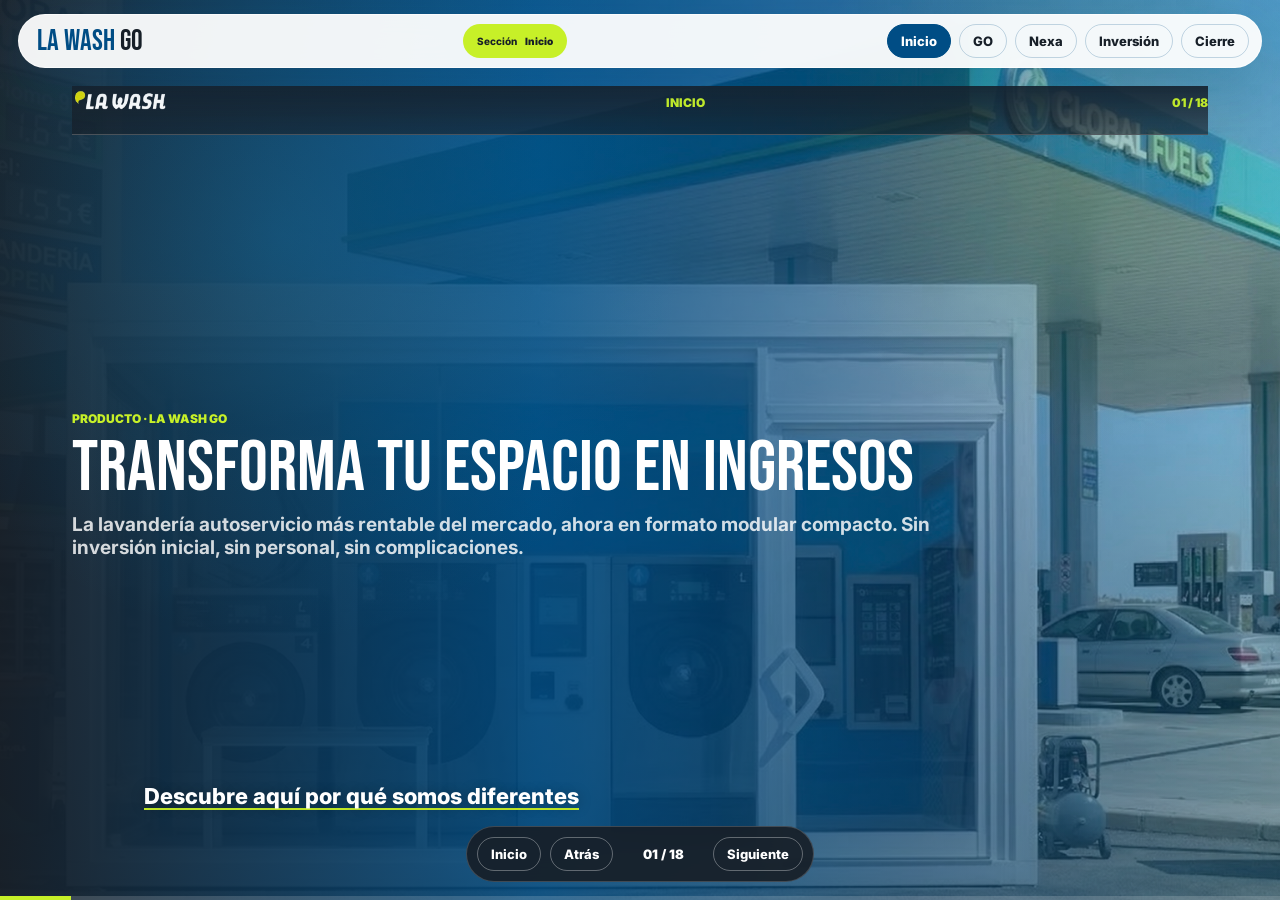
==== go_final/index.html @ 73db0273 "Add Go final pages copy" ====
<!doctype html>
<html lang="es">
<head>
<meta charset="utf-8">
<title>La Wash GO | Módulo lavandería autoservicio compacto</title>
<meta name="viewport" content="width=device-width, initial-scale=1">
<meta name="description" content="Presentación La Wash GO — módulo de lavandería autoservicio compacto. Transforma tu espacio en ingresos.">
<link rel="icon" href="data:,">
<link rel="preconnect" href="https://fonts.googleapis.com">
<link rel="preconnect" href="https://fonts.gstatic.com" crossorigin>
<link href="https://fonts.googleapis.com/css2?family=Bebas+Neue&family=Inter:wght@300;400;500;600;700;800;900&display=swap" rel="stylesheet">
<link rel="stylesheet" href="../styles/theme.css">
</head>
<body>
<header class="topbar">
  <div class="brand"><span>LA WASH</span> GO</div>
  <div class="section-status" aria-live="polite">Sección <strong id="sectionName">Inicio</strong></div>
  <nav class="nav-pills" aria-label="Capítulos">
    <button data-jump="0">Inicio</button>
    <button data-jump="2">GO</button>
    <button data-jump="6">Nexa</button>
    <button data-jump="11">Inversión</button>
    <button data-jump="16">Cierre</button>
  </nav>
</header>
<deck-stage id="deck" aria-live="polite"></deck-stage>
<div class="controls" aria-label="Navegación">
  <button id="home" type="button">Inicio</button>
  <button id="prev" type="button">Atrás</button>
  <div class="counter" id="counter">01 / 01</div>
  <button id="next" type="button">Siguiente</button>
</div>
<div class="progress"><span id="progress"></span></div>
<script src="data/slides.js"></script>
<script src="scripts/deck.js"></script>
</body>
</html>
---- styles/theme.css ----
:root {
  --wash-blue: #13a1dc;
  --wash-blue-soft: #8fc2db;
  --wash-navy: #004d85;
  --wash-ink: #171f28;
  --wash-green: #c7f028;
  --wash-white: #ffffff;
  --wash-paper: #f3f8fb;
  --wash-line: rgba(23,31,40,.14);
  --sans: "Inter", -apple-system, BlinkMacSystemFont, "Segoe UI", Roboto, sans-serif;
  --display: "Bebas Neue", "Inter", sans-serif;
  --slide-pad: 86px 72px 42px;
}

* { box-sizing: border-box; }
html, body { margin: 0; min-height: 100%; background: var(--wash-ink); color: var(--wash-ink); font-family: var(--sans); }
body { overflow: hidden; }
button { font: inherit; }

.topbar {
  position: fixed;
  z-index: 80;
  inset: 14px 18px auto;
  min-height: 52px;
  display: flex;
  align-items: center;
  justify-content: space-between;
  gap: 14px;
  padding: 9px 12px 9px 18px;
  color: var(--wash-ink);
  background: rgba(255,255,255,.94);
  border: 1px solid rgba(255,255,255,.68);
  border-radius: 999px;
  box-shadow: 0 18px 50px rgba(0,77,133,.18);
  backdrop-filter: blur(18px);
}

.brand {
  font-family: var(--display);
  font-size: 29px;
  line-height: 1;
  letter-spacing: 0;
  white-space: nowrap;
}
.brand span { color: var(--wash-navy); }
.section-status {
  display: inline-flex;
  align-items: center;
  gap: 8px;
  min-height: 34px;
  padding: 8px 14px;
  border-radius: 999px;
  background: var(--wash-green);
  color: var(--wash-ink);
  font-size: 10px;
  font-weight: 800;
  white-space: nowrap;
}
.section-status strong { font-weight: 900; }
.nav-pills { display: flex; align-items: center; justify-content: flex-end; gap: 8px; }
.nav-pills button, .controls button {
  border: 1px solid rgba(0,77,133,.22);
  background: transparent;
  color: var(--wash-ink);
  min-height: 34px;
  padding: 8px 13px;
  border-radius: 999px;
  cursor: pointer;
}
.nav-pills button {
  font-size: 13px;
  font-weight: 800;
  transition: background .18s ease, color .18s ease, border-color .18s ease;
}
.nav-pills button.is-active,
.nav-pills button:hover,
.controls button:hover {
  background: var(--wash-navy);
  color: var(--wash-white);
  border-color: var(--wash-navy);
}

.controls {
  position: fixed;
  z-index: 50;
  left: 50%;
  bottom: 18px;
  transform: translateX(-50%);
  display: flex;
  align-items: center;
  gap: 9px;
  padding: 10px;
  border: 1px solid rgba(255,255,255,.18);
  border-radius: 999px;
  background: rgba(23,31,40,.92);
  color: var(--wash-white);
  backdrop-filter: blur(18px);
}
.controls button { color: var(--wash-white); font-size: 13px; font-weight: 800; border-color: rgba(255,255,255,.32); }
.counter { min-width: 82px; text-align: center; font-size: 13px; font-weight: 900; }
.progress { position: fixed; z-index: 55; left: 0; bottom: 0; height: 4px; width: 100%; background: rgba(255,255,255,.16); }
.progress span { display: block; width: 0; height: 100%; background: var(--wash-green); transition: width .35s ease; }

deck-stage {
  display: block;
  width: 100vw;
  height: 100svh;
  overflow: hidden;
  position: relative;
}

.slide {
  --slide-bg: url("../assets/source-media/image11.jpeg");
  position: absolute;
  inset: 0;
  width: 100%;
  height: 100%;
  padding: var(--slide-pad);
  background:
    linear-gradient(90deg, rgba(23,31,40,.96) 0%, rgba(0,77,133,.84) 42%, rgba(0,77,133,.48) 72%, rgba(19,161,220,.22) 100%),
    linear-gradient(0deg, rgba(23,31,40,.44), rgba(23,31,40,.08) 52%),
    var(--slide-bg) center / cover no-repeat;
  color: var(--wash-white);
  overflow: hidden;
  opacity: 0;
  transform: translateX(4%) scale(.985);
  pointer-events: none;
  transition: opacity .34s ease, transform .44s cubic-bezier(.2,.8,.2,1);
}
.slide.active { opacity: 1; transform: translateX(0) scale(1); pointer-events: auto; }
.slide.before { transform: translateX(-4%) scale(.985); }
.slide::before {
  content: "";
  position: absolute;
  inset: 0;
  z-index: 0;
  background:
    radial-gradient(circle at 22% 26%, rgba(19,161,220,.18), transparent 34%),
    radial-gradient(circle at 84% 18%, rgba(199,240,40,.12), transparent 22%);
  pointer-events: none;
}

.slide-grid {
  position: relative;
  z-index: 1;
  height: 100%;
  min-height: 0;
  display: grid;
  grid-template-rows: auto minmax(0, 1fr) auto;
  gap: 18px;
}
main { min-height: 0; display: grid; align-items: center; }
.slide-head, .slide-foot {
  display: flex;
  align-items: center;
  justify-content: space-between;
  gap: 22px;
  border-color: currentColor;
}
.slide-head { padding-bottom: 14px; border-bottom: 1px solid rgba(255,255,255,.22); background: linear-gradient(180deg, rgba(23,31,40,.92) 0%, rgba(23,31,40,.60) 100%); }
.slide-foot { padding-top: 14px; border-top: 1px solid rgba(255,255,255,.22); color: rgba(255,255,255,.72); font-size: 12px; line-height: 1.35; background: linear-gradient(0deg, rgba(23,31,40,.92) 0%, rgba(23,31,40,.60) 100%); }
.mark { width: 126px; height: 34px; display: flex; align-items: center; }
.mark img { max-width: 100%; max-height: 100%; object-fit: contain; }
.head-meta, .head-count, .eyebrow {
  font-size: 12px;
  line-height: 1.2;
  font-weight: 900;
  text-transform: uppercase;
  color: var(--wash-green);
}
.footer-nav { display: inline-flex; align-items: center; gap: 8px; white-space: nowrap; }
.footer-nav button { appearance: none; border: 0; background: transparent; color: inherit; padding: 0; font: inherit; font-weight: 900; cursor: pointer; }

.copy { max-width: 980px; }
.eyebrow { margin: 0 0 10px; letter-spacing: 0; }
.title {
  font-family: var(--display);
  font-size: 86px;
  line-height: .92;
  font-weight: 400;
  margin: 0;
  letter-spacing: 0;
  text-wrap: balance;
}
.title.small { font-size: 86px; line-height: .92; }
.subtitle {
  margin: 16px 0 0;
  max-width: 900px;
  font-size: 22px;
  line-height: 1.22;
  font-weight: 700;
  color: rgba(255,255,255,.82);
}

.hero-layout,
.statement-layout,
.metrics-layout,
.pillars-layout,
.nexa-layout,
.image-cards-layout,
.upsell-layout,
.dashboard-layout,
.commerce-layout,
.customer-layout,
.app-layout,
.services-layout,
.support-layout,
.care-layout,
.press-layout {
  display: grid;
  grid-template-columns: minmax(0, 1.05fr) minmax(340px, .95fr);
  gap: 38px;
  align-items: center;
  min-height: 0;
}
.cta-layout {
  display: flex;
  flex-direction: column;
  align-items: flex-start;
  justify-content: center;
  height: 100%;
  width: 100%;
  max-width: 700px;
}
.cta-top { width: 100%; }
.cta-logo-watermark {
  display: block;
  width: clamp(200px, 28%, 340px);
  opacity: 0.15;
  filter: brightness(10);
  object-fit: contain;
  margin: auto;
}
.cta-address {
  display: flex;
  flex-direction: column;
  gap: 2px;
  font-size: 15px;
  font-weight: 500;
  color: rgba(255,255,255,.6);
  text-align: center;
  line-height: 1.7;
  padding-bottom: 8px;
}
.hero-layout.no-foreground {
  grid-template-columns: minmax(0, 1fr);
  align-content: center;
  gap: 30px;
}
.hero-layout.no-foreground .copy { max-width: 980px; }
.hero-layout.no-foreground .title { max-width: 980px; }
.hero-action {
  position: absolute;
  left: 72px;
  bottom: 72px;
  z-index: 4;
  color: var(--wash-white);
  font-size: 22px;
  line-height: 1.1;
  font-weight: 800;
  text-decoration: none;
  border-bottom: 2px solid var(--wash-green);
  text-shadow: 0 2px 14px rgba(0,0,0,.32);
}
.hero-action:hover { color: var(--wash-green); }
.process-wrap, .image-only, .closing-layout {
  min-height: 0;
}

.media {
  margin: 0;
  width: 100%;
  min-width: 0;
  display: grid;
  place-items: center;
}
.media img,
.image-only img,
.closing-main {
  width: 100%;
  max-height: 62svh;
  object-fit: contain;
  border-radius: 8px;
  box-shadow: 0 28px 90px rgba(0,0,0,.32);
  background: rgba(255,255,255,.12);
  border: 1px solid rgba(255,255,255,.18);
}

.stats {
  display: grid;
  grid-template-columns: repeat(4, minmax(0, 1fr));
  gap: 14px;
  margin-top: 28px;
}
.stats.count-5 { grid-template-columns: repeat(5, minmax(0, 1fr)); }
.stats.count-5 .stat strong { font-size: 54px; }
.stats.compact  { grid-template-columns: 1.45fr repeat(4, minmax(0, 1fr)); }
.stat {
  min-height: 170px;
  padding: 26px 22px;
  border: 1px solid rgba(255,255,255,.22);
  border-radius: 12px;
  background: rgba(23,31,40,.54);
  backdrop-filter: blur(18px);
  -webkit-backdrop-filter: blur(18px);
  display: flex;
  flex-direction: column;
  justify-content: flex-start;
  gap: 10px;
}
.stat strong {
  display: block;
  font-family: var(--display);
  font-size: 76px;
  line-height: .9;
  letter-spacing: 0;
  color: var(--wash-white);
  overflow-wrap: normal;
}
.stats.compact .stat { min-height: 108px; padding: 10px; }
.stats.compact .stat strong {
  font-family: var(--display);
  font-size: 36px;
  line-height: 1.02;
  font-weight: 400;
  text-transform: uppercase;
  overflow-wrap: normal;
  word-break: normal;
  text-align: center;
}
.stat-icon {
  display: block;
  width: 82px;
  height: 82px;
  object-fit: contain;
  margin: 0 auto 18px;
}
.hero-layout.no-foreground .stats.compact {
  width: min(100%, 1120px);
  grid-template-columns: repeat(5, minmax(0, 1fr));
  gap: 18px;
  margin-top: 34px;
}
.hero-layout.no-foreground .stats.compact .stat {
  min-height: 220px;
  display: grid;
  align-content: center;
  justify-items: center;
  padding: 24px 18px;
  background: rgba(23,31,40,.42);
}
.stat span {
  display: block;
  font-size: 16px;
  line-height: 1.28;
  font-weight: 700;
  color: rgba(255,255,255,.82);
}

.cards {
  display: grid;
  grid-template-columns: repeat(2, minmax(0, 1fr));
  gap: 12px;
  margin-top: 22px;
}
.cards.three-col { grid-template-columns: repeat(3, minmax(0, 1fr)); }
.cards.two-col { grid-template-columns: repeat(2, minmax(0, 1fr)); }
.cards.service-grid { grid-template-columns: repeat(3, minmax(0, 1fr)); }
.card,
.step,
.operations article {
  border: 1px solid rgba(255,255,255,.22);
  border-radius: 12px;
  background: rgba(23,31,40,.56);
  backdrop-filter: blur(18px);
  -webkit-backdrop-filter: blur(18px);
  padding: 24px 22px;
}
.card h3,
.step h3,
.operations h3 {
  margin: 0;
  font-family: var(--display);
  font-size: 34px;
  line-height: 1;
  font-weight: 400;
  letter-spacing: 0;
  color: var(--wash-white);
}
.card p,
.step p,
.operations p {
  margin: 11px 0 0;
  font-size: 15px;
  line-height: 1.38;
  font-weight: 650;
  color: rgba(255,255,255,.78);
}

.process-wrap { display: grid; gap: 10px; align-content: center; }
.process { display: grid; grid-template-columns: repeat(6, minmax(0, 1fr)); gap: 10px; }
.step { min-height: 138px; }
.step b {
  display: inline-grid;
  place-items: center;
  width: 28px;
  height: 28px;
  margin-bottom: 10px;
  border-radius: 999px;
  background: var(--wash-green);
  color: var(--wash-ink);
  font-weight: 900;
}
.operations { display: grid; grid-template-columns: repeat(4, minmax(0, 1fr)); gap: 10px; }
.operations article { min-height: 112px; }

.process-wrap .title.small { font-size: 86px; }
.process-wrap .card p,
.process-wrap .step p,
.process-wrap .operations p { font-size: 11px; line-height: 1.24; }
.services-layout .title.small,
.nexa-layout .title.small,
.commerce-layout .title.small { font-size: 86px; }
.commerce-layout--nofg {
  grid-template-columns: minmax(0, 1fr);
}

/* Pillars V2 – vertical stack */
.pillars-v2 {
  display: flex;
  flex-direction: column;
  justify-content: space-evenly;
  height: 100%;
  width: 100%;
}
.pv2-item {
  display: flex;
  flex-direction: column;
}
.pv2-title {
  font-family: var(--display);
  font-size: 110px;
  line-height: 0.9;
  font-weight: 400;
  margin: 0 0 8px;
  text-transform: uppercase;
  color: var(--wash-white);
  letter-spacing: 0;
  text-shadow: 0 2px 18px rgba(0,0,0,.5);
}
.pv2-initial {
  font-style: normal;
  font-size: 1.6em;
  color: var(--wash-green);
  line-height: 0.75;
  display: inline-block;
  vertical-align: bottom;
  margin-right: 1px;
}
.pv2-desc {
  margin: 0;
  font-size: 28px;
  line-height: 1.32;
  font-weight: 700;
  color: rgba(255,255,255,.92);
  max-width: 700px;
  text-shadow: 0 2px 14px rgba(0,0,0,.5);
}

.pillars-layout .media img,
.nexa-layout .media img,
.image-cards-layout .media img,
.commerce-layout .media img,
.support-layout .media img,
.care-layout .media img { object-fit: cover; height: 58svh; }
.care-layout--nofg { grid-template-columns: minmax(0, 1fr); }

/* ── Care V2 layout ── */
.cv2-layout {
  display: grid;
  grid-template-columns: minmax(0, 1fr) minmax(0, 1.6fr);
  column-gap: 38px;
  row-gap: 28px;
}
.cv2-header {
  grid-column: 1 / 3;
  grid-row: 1;
}
.cv2-left {
  grid-column: 1;
  grid-row: 2;
  display: flex;
  flex-direction: column;
  align-items: flex-end;
  justify-content: center;
  text-align: right;
}
.cv2-right {
  grid-column: 2;
  grid-row: 2;
}
.cv2-left strong {
  display: block;
  font-family: var(--display);
  font-size: 210px;
  line-height: 1;
  color: var(--wash-green);
}
.cv2-left span {
  display: block;
  margin-top: 10px;
  font-size: 20px;
  font-weight: 700;
  text-transform: uppercase;
  color: rgba(255,255,255,.9);
  line-height: 1.3;
  text-align: right;
}
.cv2-right {
  display: flex;
  flex-direction: column;
  gap: 16px;
}
.cv2-card {
  background: rgba(23,31,40,.56);
  border: 1px solid rgba(255,255,255,.22);
  border-radius: 12px;
  padding: 18px 22px;
  backdrop-filter: blur(18px);
  -webkit-backdrop-filter: blur(18px);
}
.cv2-title {
  display: flex;
  align-items: center;
  gap: 10px;
  flex-wrap: wrap;
  margin-bottom: 10px;
}
.cv2-title h3 {
  margin: 0;
  font-family: var(--display);
  font-size: 42px;
  line-height: 1;
  font-weight: 400;
  color: var(--wash-green);
}
.cv2-badge {
  background: var(--wash-blue);
  color: var(--wash-white);
  padding: 4px 12px;
  border-radius: 999px;
  font-size: 13px;
  font-weight: 700;
  text-transform: uppercase;
  letter-spacing: .4px;
  white-space: nowrap;
}
.cv2-list {
  margin: 0;
  padding-left: 20px;
  color: rgba(255,255,255,.88);
  font-size: 15px;
  font-weight: 650;
  line-height: 1.5;
  text-transform: uppercase;
}
.cv2-list li + li { margin-top: 4px; }
.customer-layout .media img,
.services-layout .media img { max-height: 66svh; }
/* ── Servicios slide: left gradient, full-width card grid ── */
.servicios-bg {
  background:
    linear-gradient(90deg,
      rgba(23,31,40,.97) 0%,
      rgba(23,31,40,.88) 40%,
      rgba(23,31,40,.55) 70%,
      rgba(23,31,40,.20) 100%),
    var(--slide-bg) right center / auto 100% no-repeat !important;
}
.services-layout--nofg {
  grid-template-columns: minmax(0, 1fr);
  max-width: 68%;
}
.soporte-bg {
  background:
    linear-gradient(90deg,
      rgba(23,31,40,.96) 0%,
      rgba(23,31,40,.82) 40%,
      rgba(23,31,40,.25) 65%,
      transparent 100%),
    var(--slide-bg) right center / auto 82% no-repeat !important;
}
.app-layout .media img { max-height: 68svh; background: none; box-shadow: none; border-radius: 0; }
.app-layout--nofg { grid-template-columns: minmax(0, 1fr); }
.dashboard-layout .media img,
.upsell-layout .media img { max-height: 46svh; }

.press-media {
  display: grid;
  grid-template-columns: repeat(2, minmax(0, 1fr));
  gap: 12px;
  align-items: center;
}
.press-media .media { grid-column: 1 / -1; }
.press-media img {
  width: 100%;
  max-height: 160px;
  object-fit: contain;
  border-radius: 8px;
  background: rgba(255,255,255,.9);
  box-shadow: 0 24px 70px rgba(0,0,0,.28);
}
.press-media .media img { max-height: 310px; }

/* ── Press V2 layout ── */
main:has(.pv2-layout) { align-items: stretch; }
main:has(.cta-layout) { align-items: stretch; }
.pv2-layout {
  display: flex;
  flex-direction: column;
  gap: 36px;
  min-height: 0;
  height: 100%;
  width: 100%;
}
.pv2-layout .copy { max-width: 100%; flex-shrink: 0; }
.pv2-layout .title { font-size: 64px; }
.pv2-layout .subtitle { font-size: 14px; margin-top: 4px; }
.pv2-img-row {
  display: grid;
  grid-template-columns: repeat(3, minmax(0, 1fr));
  gap: 24px;
  flex: 1;
  min-height: 0;
}
.pv2-img-row img {
  width: 100%;
  height: 100%;
  object-fit: contain;
  object-position: top;
  background: transparent;
  box-shadow: none;
  border: none;
  border-radius: 0;
}
.pv2-2cols {
  display: grid;
  grid-template-columns: repeat(auto-fit, minmax(0, 1fr));
  gap: 32px;
  min-height: 0;
  align-items: start;
  margin-top: auto;
  margin-bottom: auto;
}
.pv2-card {
  display: flex;
  flex-direction: column;
  gap: 16px;
  min-height: 0;
}
.pv2-card-img {
  width: 100%;
  max-height: 320px;
  object-fit: contain;
  object-position: top;
  background: transparent;
  box-shadow: none;
  border: none;
  border-radius: 0;
  flex-shrink: 0;
}
.pv2-card:has(.pv2-card-img + .pv2-card-img) .pv2-card-img {
  max-height: 220px;
}
.pv2-card-body {
  flex-shrink: 0;
}
.pv2-card-text {
  margin: 0;
  font-size: 15px;
  font-weight: 600;
  line-height: 1.45;
  color: rgba(255,255,255,.9);
}
.pv2-cols {
  display: grid;
  grid-template-columns: repeat(3, minmax(0, 1fr));
  gap: 20px;
  flex: 1;
  min-height: 0;
}
.pv2-col {
  background: none;
  border: none;
  border-radius: 0;
  padding: 0;
  display: flex;
  flex-direction: column;
  gap: 14px;
  min-height: 0;
}
.pv2-awards {
  width: 100%;
  flex: 1;
  min-height: 0;
  max-height: 260px;
  object-fit: contain;
  border-radius: 0;
  background: transparent;
  box-shadow: none;
  border: none;
}
.pv2-bullets {
  list-style: none;
  padding: 0;
  margin: 0;
  display: flex;
  flex-direction: column;
  gap: 10px;
}
.pv2-bullets li {
  font-size: 15px;
  font-weight: 800;
  text-transform: uppercase;
  color: var(--wash-white);
  padding-left: 18px;
  position: relative;
  line-height: 1.3;
}
.pv2-bullets li::before {
  content: "•";
  position: absolute;
  left: 0;
  color: var(--wash-green);
}
.pv2-col--quote { justify-content: space-between; }
.pv2-qmark {
  font-family: Georgia, "Times New Roman", serif;
  font-size: 88px;
  line-height: .65;
  color: var(--wash-green);
  margin-bottom: 6px;
  flex-shrink: 0;
}
.pv2-qtext {
  margin: 0;
  font-size: 18px;
  line-height: 1.55;
  font-weight: 600;
  color: rgba(255,255,255,.92);
  flex: 1;
}
.pv2-qauthor {
  border-top: 1px solid rgba(255,255,255,.25);
  padding-top: 12px;
  display: flex;
  flex-direction: column;
  gap: 2px;
  flex-shrink: 0;
}
.pv2-qauthor strong {
  font-size: 15px;
  font-weight: 800;
  color: var(--wash-white);
  text-transform: uppercase;
}
.pv2-qauthor span {
  font-size: 12px;
  font-weight: 600;
  color: rgba(255,255,255,.6);
  text-transform: uppercase;
  letter-spacing: .4px;
}
.pv2-forbes {
  max-height: 36px;
  width: auto;
  object-fit: contain;
  background: transparent;
  box-shadow: none;
  border: none;
  border-radius: 0;
  filter: brightness(0) invert(1);
  flex-shrink: 0;
}
.pv2-press-img {
  width: 100%;
  flex: 1;
  min-height: 0;
  max-height: 240px;
  object-fit: cover;
  border-radius: 8px;
  background: transparent;
  box-shadow: none;
  border: none;
}
.pv2-press-text {
  margin: 0;
  font-size: 15px;
  font-weight: 650;
  line-height: 1.5;
  color: rgba(255,255,255,.85);
}

.image-only {
  display: grid;
  grid-template-rows: auto minmax(0, 1fr);
  gap: 16px;
  align-items: center;
}
.image-only .eyebrow { color: var(--wash-green); }
.image-only img {
  height: 68svh;
  max-height: 68svh;
  object-fit: contain;
  background: rgba(255,255,255,.9);
}

/* ── Full-bleed image slides (bgonly) ── */
.pptx-imgbg {
  background: #111 !important;
}
.bgonly-img {
  position: absolute;
  inset: 0;
  width: 100%;
  height: 100%;
  object-fit: contain;
  object-position: center center;
  border-radius: 0;
  box-shadow: none;
  border: none;
  background: transparent;
}

.cta-link {
  display: inline-block;
  margin-top: 28px;
  font-size: 20px;
  font-weight: 800;
  color: var(--wash-white);
  text-decoration: none;
  border-bottom: 3px solid var(--wash-green);
  padding-bottom: 3px;
  transition: color .18s ease;
}
.cta-link:hover { color: var(--wash-green); }
.closing-layout {
  display: flex;
  flex-direction: column;
  align-items: center;
  justify-content: center;
  gap: 24px;
  height: 100%;
}
.closing-logo {
  width: clamp(240px, 36%, 480px);
  opacity: 1;
  mix-blend-mode: normal;
  object-fit: contain;
}
.closing-address {
  display: flex;
  flex-direction: column;
  gap: 4px;
  font-size: 30px;
  font-weight: 500;
  color: rgba(255,255,255,1);
  text-align: center;
  line-height: 1.7;
}
.socials { display: flex; justify-content: center; gap: 20px; align-items: center; margin-top: 16px; }
.socials a { display: block; }
.socials img {
  width: 80px;
  height: auto;
  object-fit: contain;
  border-radius: 8px;
  background: none;
  box-shadow: none;
  border: none;
}

@media (max-width: 1100px) {
  :root { --slide-pad: 60px; }
  .nav-pills { display: none; }
  .title { font-size: 68px; }
  .title.small { font-size: 68px; }
  .subtitle { font-size: 18px; }
  .hero-layout,
  .statement-layout,
  .metrics-layout,
  .pillars-layout,
  .nexa-layout,
  .image-cards-layout,
  .upsell-layout,
  .dashboard-layout,
  .commerce-layout,
  .customer-layout,
  .app-layout,
  .services-layout,
  .support-layout,
  .care-layout,
  .press-layout,
  .cta-layout {
    grid-template-columns: 1fr;
    gap: 18px;
  }
  .media img { max-height: 32svh; }
  .stats, .stats.compact { grid-template-columns: repeat(2, minmax(0, 1fr)); }
  .process { grid-template-columns: repeat(2, minmax(0, 1fr)); }
  .operations { grid-template-columns: repeat(2, minmax(0, 1fr)); }
}

@media (max-height: 900px) and (min-width: 681px) {
  .slide-foot { display: none; }
  .slide-grid { grid-template-rows: auto minmax(0, 1fr); gap: 12px; }
  .title { font-size: 72px; }
  .title.small { font-size: 72px; }
  .subtitle { font-size: 19px; margin-top: 10px; }
  .card,
  .step,
  .operations article,
  .stat { padding: 13px; }
  .cards { gap: 10px; margin-top: 14px; }
  .stats { gap: 10px; margin-top: 18px; }
  .card h3,
  .step h3,
  .operations h3 { font-size: 22px; }
  .card p,
  .step p,
  .operations p { font-size: 11px; line-height: 1.24; }
  .process-wrap .title.small { font-size: 40px; }
  .process-wrap .subtitle { font-size: 17px; }
  .step { min-height: 124px; }
  .operations article { min-height: 96px; }
  .media img { max-height: 56svh; }
  .hero-action { bottom: 48px; }
  .hero-layout.no-foreground .stats.compact .stat { min-height: 170px; padding: 18px 12px; }
  .hero-layout.no-foreground .stats.compact .stat strong { font-size: 28px; }
  .hero-layout.no-foreground .stat-icon { width: 58px; height: 58px; margin-bottom: 12px; }
}

@media (max-width: 680px) {
  :root { --slide-pad: 76px 18px 86px; }
  .topbar { inset: 8px 8px auto; min-height: 48px; padding: 8px 10px; }
  .brand { font-size: 23px; }
  .section-status { display: none; }
  .slide-grid { gap: 12px; }
  .slide-head { padding-bottom: 8px; }
  .slide-foot { display: none; }
  .mark { width: 108px; }
  .title { font-size: 48px; }
  .title.small { font-size: 38px; }
  .subtitle { font-size: 16px; }
  .stats, .stats.compact, .cards, .cards.two-col, .cards.three-col, .cards.service-grid, .operations, .process {
    grid-template-columns: 1fr;
  }
  .stat { min-height: 88px; padding: 13px; }
  .stat strong { font-size: 34px; }
  .card, .step, .operations article { padding: 13px; }
  .card h3, .step h3, .operations h3 { font-size: 24px; }
  .card p, .step p, .operations p { font-size: 12px; }
  .media img,
  .image-only img { max-height: 28svh; height: auto; }
  .process-wrap { overflow: auto; align-content: start; padding-bottom: 24px; }
  main { align-items: start; overflow: auto; }
  .controls { bottom: 10px; }
  .controls button { font-size: 12px; padding: 7px 10px; }
  .counter { min-width: 68px; }
  .hero-action { left: 18px; bottom: 58px; font-size: 17px; }
  .hero-layout.no-foreground .stats.compact { grid-template-columns: 1fr; }
}

/* ── Slide 7: NEXA POS — TPV visible on left ── */
.nexa-pos {
  background:
    linear-gradient(90deg,
      rgba(0,0,0,.08) 0%,
      rgba(23,31,40,.55) 38%,
      rgba(23,31,40,.97) 52%,
      rgba(0,77,133,.99) 100%),
    linear-gradient(0deg, rgba(23,31,40,.3), transparent 55%),
    var(--slide-bg) 8% center / auto 78% no-repeat !important;
}
.image-cards-layout--nofg {
  grid-template-columns: 0.85fr 1.15fr;
}
.icl-gap { /* transparent left column — shows background */ }
.image-cards-layout--nofg .card h3,
.image-cards-layout .card h3 {
  color: var(--wash-green);
  font-size: 36px;
}

/* ── Slide 8: NEXA Upsell — lighter gradient, hero stats ── */
.nexa-upsell {
  background:
    linear-gradient(135deg,
      rgba(0,77,133,.50) 0%,
      rgba(23,31,40,.70) 50%,
      rgba(23,31,40,.80) 100%),
    var(--slide-bg) right center / auto 85% no-repeat !important;
}
.upsell-layout--nofg {
  grid-template-columns: minmax(0, 1fr) minmax(0, 1fr);
  align-items: center;
}
.usl-stats {
  display: flex;
  align-items: center;
  justify-content: center;
  height: 100%;
  border-left: 2px solid rgba(255,255,255,.18);
  padding-left: 52px;
}
.big-stats {
  display: flex;
  flex-direction: column;
  gap: 36px;
  width: 100%;
}
.big-stat {
  display: flex;
  flex-direction: column;
}
.big-stat strong {
  display: block;
  font-family: var(--display);
  font-size: 200px;
  line-height: 1;
  font-weight: 400;
  color: var(--wash-green);
  padding-bottom: 14px;
  border-bottom: 3px solid var(--wash-green);
}
.big-stat span {
  display: block;
  margin-top: 14px;
  font-size: 30px;
  line-height: 1.35;
  color: rgba(255,255,255,.9);
  font-weight: 500;
}
.hero-action--right {
  left: auto;
  right: 72px;
  text-align: right;
}

/* ── Slide 9: NEXA Dashboard — zoom background to hide browser chrome ── */
.nexa-dashboard {
  background:
    linear-gradient(90deg,
      rgba(23,31,40,.96) 0%,
      rgba(23,31,40,.82) 42%,
      rgba(23,31,40,.30) 72%,
      rgba(23,31,40,.10) 100%),
    var(--slide-bg) center 35% / 130% auto no-repeat !important;
}
.dashboard-layout--nofg {
  grid-template-columns: minmax(0, 1fr);
  max-width: 62%;
}

/* ── Slide 11: NEXA Customer — woman left, content right ── */
.nexa-customer {
  background:
    linear-gradient(90deg,
      rgba(23,31,40,.05) 0%,
      rgba(23,31,40,.18) 28%,
      rgba(23,31,40,.88) 50%,
      rgba(23,31,40,.97) 100%),
    linear-gradient(0deg, rgba(23,31,40,.55) 0%, transparent 18%),
    var(--slide-bg) 4% 30% / auto 82% no-repeat #4a9fc8 !important;
}
.customer-layout--nofg {
  grid-template-columns: minmax(0, 1fr);
  margin-left: auto;
  max-width: 58%;
}
.nexa-customer .card h3 {
  color: var(--wash-green);
  font-size: 44px;
}
.nexa-customer .card p {
  font-size: 17px;
  line-height: 1.38;
}
.nexa-customer .card {
  padding: 24px 22px;
}

/* ── Nexa V2 ─────────────────────────────────── */
.nexa-v2 {
  display: grid;
  grid-template-rows: auto 1fr auto;
  gap: 6px;
  height: 100%;
  min-height: 0;
}
.nexa-v2 .copy { margin-bottom: 0; }
.nexa-v2 .title { font-size: 86px; line-height: .92; }
.nexa-v2 .subtitle { display: none; }
.nv2-diagram {
  display: flex;
  align-items: center;
  justify-content: center;
  min-height: 0;
}
.nv2-diagram img {
  max-width: 100%;
  max-height: 100%;
  object-fit: contain;
  border: none;
  box-shadow: none;
  background: transparent;
  border-radius: 0;
  -webkit-mask-image: radial-gradient(ellipse 94% 88% at 50% 50%, black 45%, transparent 88%);
  mask-image: radial-gradient(ellipse 94% 88% at 50% 50%, black 45%, transparent 88%);
}
.nv2-cards {
  display: grid;
  grid-template-columns: repeat(4, minmax(0, 1fr));
  gap: 10px;
}
.nv2-card {
  background: rgba(23,31,40,.62);
  border: 1px solid rgba(255,255,255,.18);
  border-radius: 12px;
  padding: 16px 18px;
  backdrop-filter: blur(18px);
  -webkit-backdrop-filter: blur(18px);
}
.nv2-card h3 {
  margin: 0 0 8px;
  font-family: var(--display);
  font-size: 34px;
  font-weight: 400;
  line-height: 1;
  letter-spacing: 0;
  color: var(--wash-green);
}
.nv2-card p {
  margin: 0;
  font-size: 20px;
  line-height: 1.38;
  font-weight: 650;
  color: rgba(255,255,255,.82);
}

/* ── Process V2 ─────────────────────────────── */
.process-v2 {
  display: grid;
  grid-template-rows: auto 1fr;
  gap: 4px;
  min-height: 0;
  height: 100%;
}
.pv2-head .title { font-size: 72px; line-height: .92; }
.pv2-head .subtitle { font-size: 18px; margin-top: 8px; max-width: 860px; }
.pv2-body {
  display: grid;
  grid-template-columns: 2fr 1fr;
  gap: 16px;
  min-height: 0;
  align-items: stretch;
}

/* Snake */
.psnake {
  position: relative;
  min-height: 0;
  overflow: visible;
}
.psnake__svg {
  position: absolute;
  inset: 0;
  width: 100%;
  height: 100%;
  pointer-events: none;
}
.snode {
  position: absolute;
  width: 0;
  height: 0;
}
.snode__dot {
  position: absolute;
  width: 62px;
  height: 62px;
  transform: translate(-50%, -50%);
  border-radius: 50%;
  background: var(--wash-green);
  color: var(--wash-ink);
  display: grid;
  place-items: center;
  font-size: 26px;
  font-weight: 900;
  box-shadow: 0 0 0 8px rgba(199,240,40,.18), 0 4px 18px rgba(0,0,0,.4);
  z-index: 2;
}
.snode__dot--end {
  background: var(--wash-blue);
  color: var(--wash-white);
  font-size: 20px;
  box-shadow: 0 0 0 8px rgba(19,161,220,.22), 0 4px 18px rgba(0,0,0,.4);
}
.snode__above,
.snode__below {
  position: absolute;
  width: 220px;
  left: 50%;
  transform: translateX(-50%);
  text-align: center;
  pointer-events: none;
}
.snode__above { bottom: 42px; }
.snode__below { top: 42px; }
.snode__above strong {
  display: block;
  font-family: var(--display);
  font-size: 22px;
  font-weight: 400;
  line-height: 1.05;
  color: var(--wash-white);
  text-transform: uppercase;
  letter-spacing: 0;
  text-shadow: 0 1px 10px rgba(0,0,0,.7);
}
.snode__below p {
  margin: 0;
  font-size: 14px;
  line-height: 1.35;
  font-weight: 600;
  color: rgba(255,255,255,.78);
  text-shadow: 0 1px 8px rgba(0,0,0,.6);
}

/* Wheel */
.pwheel { min-height: 0; display: flex; align-items: stretch; height: 100%; }
.pwheel__grid {
  display: grid;
  grid-template-columns: 1fr 1fr;
  gap: 8px;
  position: relative;
  width: 100%;
  height: 100%;
}
.wquad {
  border: 1px solid rgba(255,255,255,.18);
  border-radius: 10px;
  background: rgba(23,31,40,.62);
  backdrop-filter: blur(14px);
  -webkit-backdrop-filter: blur(14px);
  padding: 28px 24px 24px 28px;
}
.pwheel__grid .wquad:nth-child(odd)  { padding-right: 44px; }
.pwheel__grid .wquad:nth-child(even) { padding-left:  44px; }
.wquad h4 {
  margin: 0 0 12px;
  font-family: var(--display);
  font-size: 36px;
  font-weight: 400;
  line-height: 1;
  text-transform: uppercase;
  color: var(--wash-green);
  letter-spacing: 0;
}
.wquad p {
  margin: 0;
  font-size: 16px;
  line-height: 1.42;
  font-weight: 600;
  color: rgba(255,255,255,.78);
}
.pwheel__hub {
  position: absolute;
  top: 50%;
  left: 50%;
  transform: translate(-50%, -50%);
  z-index: 4;
  width: 110px;
  height: 110px;
  border-radius: 50%;
  background: var(--wash-navy);
  border: 2px solid rgba(19,161,220,.8);
  box-shadow: 0 0 0 5px rgba(19,161,220,.16), 0 8px 28px rgba(0,0,0,.5);
  display: grid;
  place-items: center;
  text-align: center;
  font-size: 11px;
  font-weight: 900;
  line-height: 1.3;
  color: var(--wash-white);
  text-transform: uppercase;
}

/* ── La Wash GO: Locations layout ───────────────────────────────────────── */
.go-locations {
  display: grid;
  grid-template-rows: auto 1fr;
  gap: 16px;
  height: 100%;
  min-height: 0;
}
.gol-body {
  display: grid;
  grid-template-columns: 1fr 1fr;
  gap: 32px;
  min-height: 0;
}
.go-locations .cards { margin-top: 0; gap: 10px; align-content: start; }
.go-locations .card { padding: 16px 18px; }
.go-locations .card-icon { width: 48px; height: 48px; margin-bottom: 8px; }
.gol-bullets {
  list-style: none;
  padding: 0;
  margin: 0;
  display: flex;
  flex-direction: column;
  justify-content: center;
  gap: 22px;
}
.gol-bullets li {
  font-size: 20px;
  font-weight: 800;
  color: #fff;
  padding-left: 18px;
  border-left: 4px solid var(--wash-green);
  line-height: 1.35;
}

/* ── GO card icon + accent titles ────────────────────────────────────────── */
.card-icon {
  display: block;
  width: 76px;
  height: 76px;
  color: rgba(255,255,255,.85);
  margin-bottom: 12px;
  flex-shrink: 0;
}
.card-icon svg { width: 100%; height: 100%; }
.go-cards-accent .card h3 { color: var(--wash-green); }

/* ── La Wash GO: Win-Win layout ─────────────────────────────────────────── */
.go-winwin {
  display: grid;
  grid-template-rows: auto 1fr auto;
  gap: 14px;
  height: 100%;
  min-height: 0;
}
.gww-header { flex-shrink: 0; }
.gww-cols {
  display: grid;
  grid-template-columns: 1fr auto 1fr;
  gap: 14px;
  align-items: stretch;
  min-height: 0;
}
.gww-arrow {
  display: flex;
  align-items: center;
  justify-content: center;
  font-size: 52px;
  font-weight: 900;
  color: var(--wash-green);
  line-height: 1;
  padding: 0 4px;
}
.gww-col {
  background: rgba(23,31,40,.56);
  border: 1px solid rgba(255,255,255,.22);
  border-radius: 12px;
  padding: 20px 22px;
  backdrop-filter: blur(18px);
  -webkit-backdrop-filter: blur(18px);
}
.gww-col--investor { border-color: rgba(143,194,219,.38); }
.gww-col--lawash   { border-color: rgba(199,240,40,.32); }
.gww-col-title {
  margin: 0 0 12px;
  font-family: var(--display);
  font-size: 36px;
  line-height: 1;
  font-weight: 400;
  letter-spacing: 0;
}
.gww-col--investor .gww-col-title { color: var(--wash-blue-soft); }
.gww-col--lawash   .gww-col-title { color: var(--wash-green); }
.gww-list {
  margin: 0;
  padding-left: 18px;
  color: rgba(255,255,255,.88);
  font-size: 14px;
  font-weight: 600;
  line-height: 1.55;
}
.gww-list li + li { margin-top: 5px; }
.gww-stats { flex-shrink: 0; }
.gww-stats .stats { margin-top: 0; }

/* ── La Wash GO: Amortize layout ────────────────────────────────────────── */
.go-amortize {
  display: grid;
  grid-template-rows: auto 1fr auto;
  gap: 12px;
  height: 100%;
  min-height: 0;
}
.gam-header { flex-shrink: 0; }
.gam-table {
  min-height: 0;
  display: flex;
  flex-direction: column;
  gap: 3px;
}
.gam-row {
  display: grid;
  grid-template-columns: 1fr 1fr 1.1fr 1.8fr;
  gap: 8px;
  padding: 8px 12px;
  border-radius: 7px;
  font-size: 13px;
  font-weight: 600;
  color: rgba(255,255,255,.88);
}
.gam-row:nth-child(even) { background: rgba(255,255,255,.06); }
.gam-head {
  background: rgba(0,77,133,.55) !important;
  color: var(--wash-green);
  font-size: 10px;
  font-weight: 900;
  text-transform: uppercase;
  letter-spacing: .5px;
  border: 1px solid rgba(255,255,255,.16);
  margin-bottom: 2px;
}
.gam-highlight {
  margin-top: 6px;
  padding: 9px 14px;
  background: rgba(199,240,40,.12);
  border: 1px solid rgba(199,240,40,.36);
  border-radius: 8px;
  font-size: 13px;
  font-weight: 700;
  color: var(--wash-green);
}
.gam-steps {
  display: grid;
  grid-template-columns: repeat(3, minmax(0, 1fr));
  gap: 10px;
  flex-shrink: 0;
}
.gam-step {
  background: rgba(23,31,40,.58);
  border: 1px solid rgba(255,255,255,.18);
  border-radius: 10px;
  padding: 14px 16px;
  backdrop-filter: blur(14px);
  -webkit-backdrop-filter: blur(14px);
}
.gam-step-label {
  font-family: var(--display);
  font-size: 30px;
  font-weight: 400;
  line-height: 1;
  color: var(--wash-green);
  margin-bottom: 6px;
}
.gam-step-title {
  font-size: 12px;
  font-weight: 800;
  text-transform: uppercase;
  color: var(--wash-white);
  margin-bottom: 5px;
}
.gam-step-text {
  font-size: 12px;
  font-weight: 600;
  line-height: 1.45;
  color: rgba(255,255,255,.78);
}

@media (max-width: 1100px) {
  .gww-cols { grid-template-columns: 1fr; }
  .gww-arrow { display: none; }
  .gam-steps { grid-template-columns: 1fr; }
}
@media (max-width: 680px) {
  .gam-row { grid-template-columns: 1fr 1fr; font-size: 11px; }
  .gam-row span:nth-child(3),
  .gam-row span:nth-child(4) { display: none; }
}
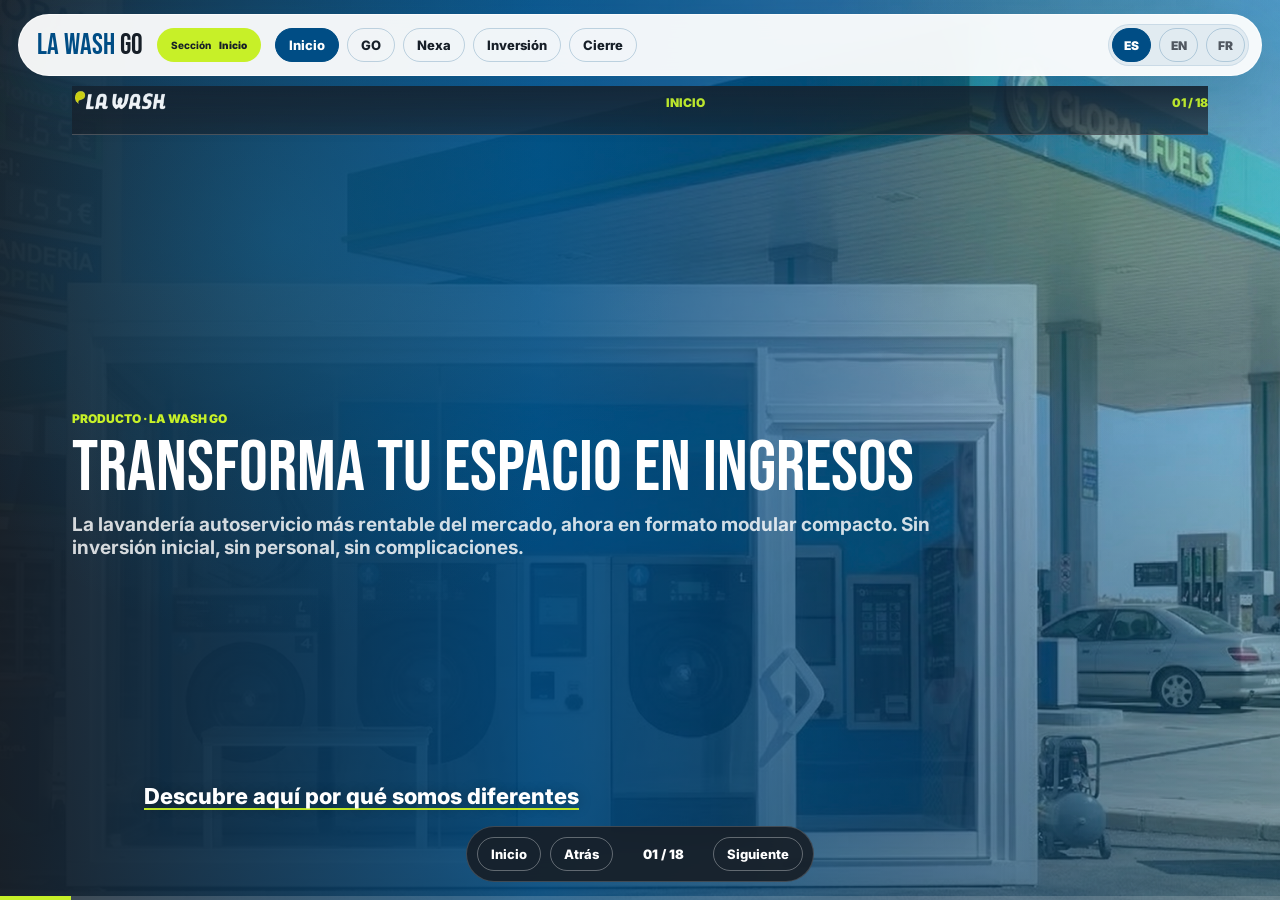
==== commit 141d0d7a: "Add multilingual Go final landing" ====
--- a/go_final/index.html
+++ b/go_final/index.html
@@ -14,7 +14,7 @@
 <body>
 <header class="topbar">
   <div class="brand"><span>LA WASH</span> GO</div>
-  <div class="section-status" aria-live="polite">Sección <strong id="sectionName">Inicio</strong></div>
+  <div class="section-status" aria-live="polite"><span id="sectionLabel">Sección</span> <strong id="sectionName">Inicio</strong></div>
   <nav class="nav-pills" aria-label="Capítulos">
     <button data-jump="0">Inicio</button>
     <button data-jump="2">GO</button>
@@ -22,6 +22,11 @@
     <button data-jump="11">Inversión</button>
     <button data-jump="16">Cierre</button>
   </nav>
+  <div class="language-switcher" aria-label="Idioma">
+    <button type="button" data-lang="es">ES</button>
+    <button type="button" data-lang="en">EN</button>
+    <button type="button" data-lang="fr">FR</button>
+  </div>
 </header>
 <deck-stage id="deck" aria-live="polite"></deck-stage>
 <div class="controls" aria-label="Navegación">
--- a/styles/theme.css
+++ b/styles/theme.css
@@ -57,8 +57,9 @@
   white-space: nowrap;
 }
 .section-status strong { font-weight: 900; }
-.nav-pills { display: flex; align-items: center; justify-content: flex-end; gap: 8px; }
-.nav-pills button, .controls button {
+.nav-pills,
+.language-switcher { display: flex; align-items: center; justify-content: flex-end; gap: 8px; }
+.nav-pills button, .controls button, .language-switcher button {
   border: 1px solid rgba(0,77,133,.22);
   background: transparent;
   color: var(--wash-ink);
@@ -72,8 +73,25 @@
   font-weight: 800;
   transition: background .18s ease, color .18s ease, border-color .18s ease;
 }
+.language-switcher {
+  margin-left: auto;
+  padding: 3px;
+  border-radius: 999px;
+  background: rgba(0,77,133,.08);
+  border: 1px solid rgba(0,77,133,.1);
+}
+.language-switcher button {
+  min-width: 39px;
+  padding: 6px 9px;
+  font-size: 12px;
+  font-weight: 900;
+  color: rgba(23,31,40,.72);
+  transition: background .18s ease, color .18s ease, border-color .18s ease;
+}
 .nav-pills button.is-active,
 .nav-pills button:hover,
+.language-switcher button.is-active,
+.language-switcher button:hover,
 .controls button:hover {
   background: var(--wash-navy);
   color: var(--wash-white);
@@ -944,6 +962,8 @@
   :root { --slide-pad: 76px 18px 86px; }
   .topbar { inset: 8px 8px auto; min-height: 48px; padding: 8px 10px; }
   .brand { font-size: 23px; }
+  .language-switcher { gap: 4px; padding: 2px; }
+  .language-switcher button { min-width: 34px; min-height: 30px; padding: 5px 7px; font-size: 11px; }
   .section-status { display: none; }
   .slide-grid { gap: 12px; }
   .slide-head { padding-bottom: 8px; }
